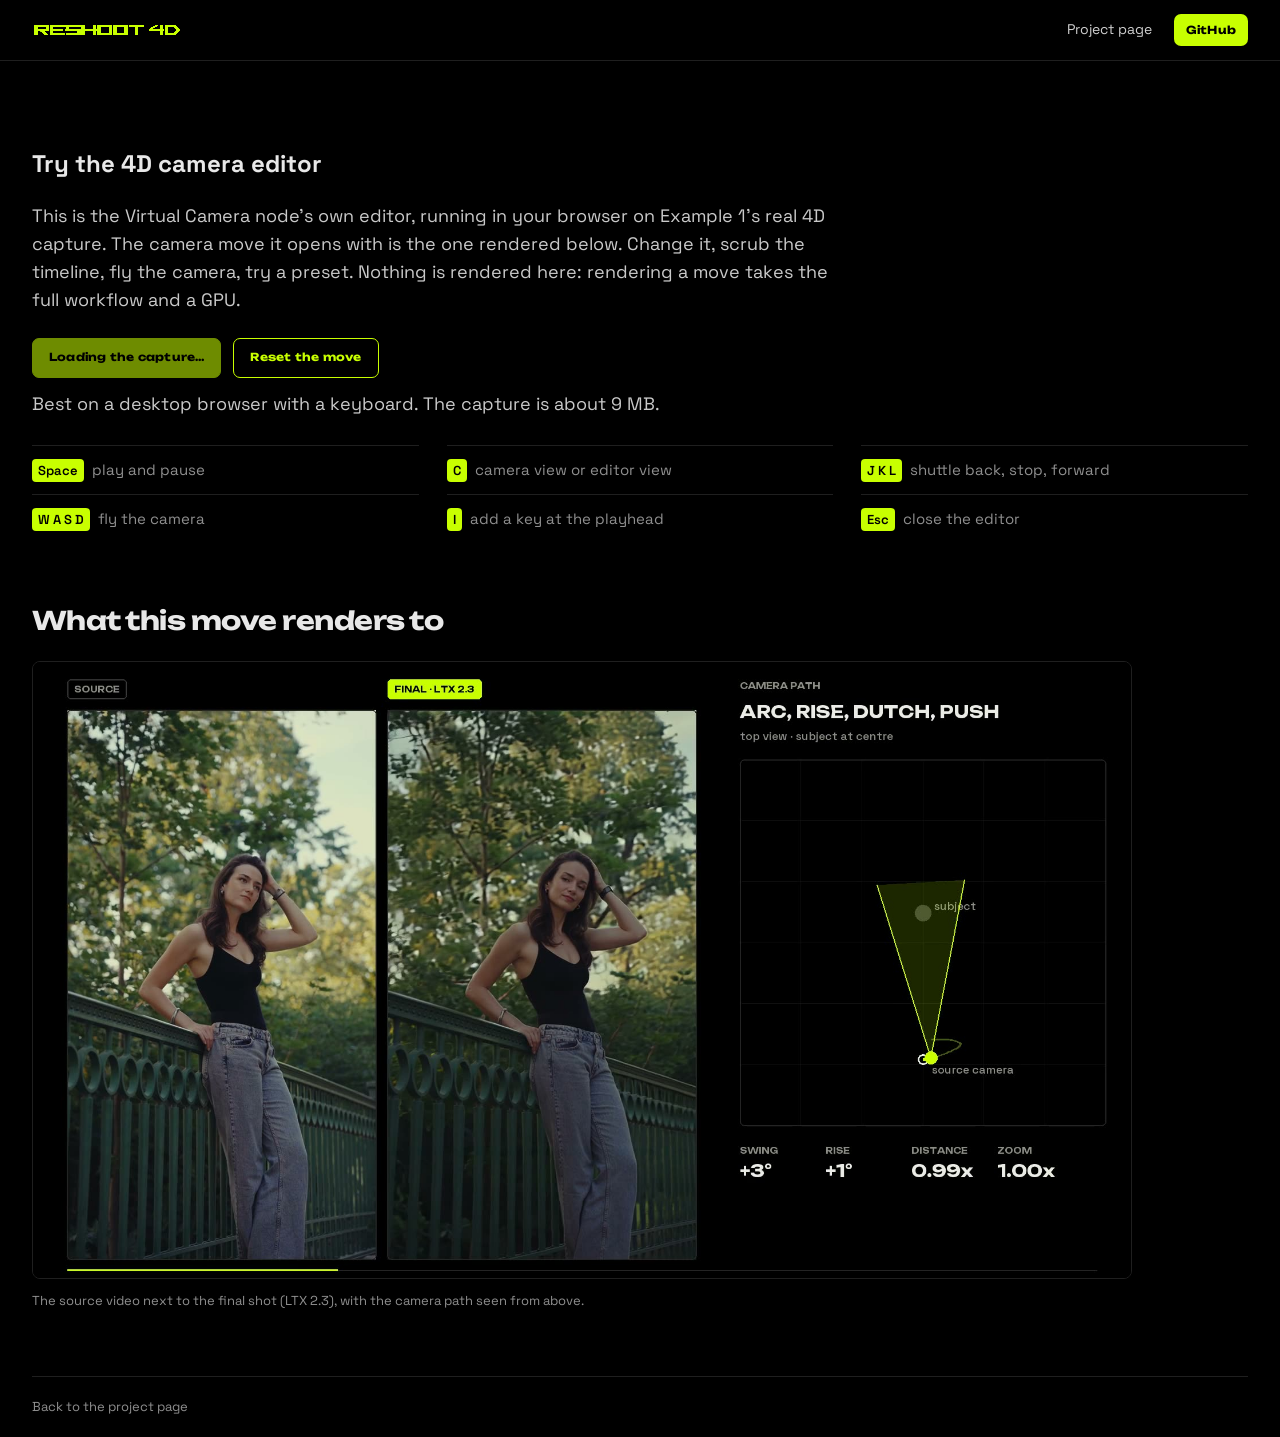
==== site/demo/index.html @ bfb2b32e "Site: try the 4D camera editor in the browser" ====
<!doctype html>
<html lang="en">
<head>
<meta charset="utf-8">
<meta name="viewport" content="width=device-width, initial-scale=1">
<meta name="description" content="Try the Reshoot 4D camera editor in your browser on a real 4D capture.">
<meta name="color-scheme" content="dark">
<title>Reshoot 4D | Try the 4D camera editor</title>
<link rel="icon" type="image/svg+xml" href="../media/brand/favicon.svg">
<meta name="theme-color" content="#000000">
<link rel="preload" href="../media/brand/Unbounded-latin.woff2" as="font" type="font/woff2" crossorigin>
<link rel="preload" href="../media/brand/SpaceGrotesk-latin.woff2" as="font" type="font/woff2" crossorigin>
<link rel="stylesheet" href="../style.css">
<style>
.demo-head { display:flex; flex-wrap:wrap; align-items:center; gap:12px; margin-top:24px; }
.demo-head .button[disabled] { opacity:.55; cursor:wait; }
.keys { list-style:none; padding:0; margin:28px 0 0; display:grid; grid-template-columns:repeat(3,minmax(0,1fr)); gap:0 28px; }
.keys li { padding:12px 0; border-top:1px solid var(--line); color:var(--muted); font-size:15px; }
.keys kbd { font:600 13px/1 "Space Grotesk",system-ui,sans-serif; color:#000; background:var(--accent); border-radius:4px; padding:3px 6px; margin-right:8px; }
.result { max-width:1100px; }
@media (max-width:800px) { .keys { grid-template-columns:1fr; } }
</style>
</head>
<body>
<header class="masthead"><div class="wrap header-inner">
<a class="brand" href="../" aria-label="Reshoot 4D home"><img src="../media/brand/reshoot4d_wordmark_t.svg" width="1728" height="172" alt="Reshoot 4D"></a>
<nav aria-label="Main"><a href="../">Project page</a><a class="nav-cta" href="https://github.com/itsmetamike/reshoot-4d">GitHub</a></nav>
</div></header>
<main id="main">
<section class="wrap section prose" aria-labelledby="demo-title">
<h1 id="demo-title">Try the 4D camera editor</h1>
<p>This is the Virtual Camera node's own editor, running in your browser on Example 1's real 4D capture. The camera move it opens with is the one rendered below. Change it, scrub the timeline, fly the camera, try a preset. Nothing is rendered here: rendering a move takes the full workflow and a GPU.</p>
<div class="demo-head">
<button class="button" id="open-editor" type="button" disabled>Loading the capture…</button>
<button class="button secondary" id="reset-move" type="button">Reset the move</button>
</div>
<p class="note">Best on a desktop browser with a keyboard. The capture is about 9 MB.</p>
<ul class="keys" aria-label="Editor keys">
<li><kbd>Space</kbd>play and pause</li>
<li><kbd>C</kbd>camera view or editor view</li>
<li><kbd>J K L</kbd>shuttle back, stop, forward</li>
<li><kbd>W A S D</kbd>fly the camera</li>
<li><kbd>I</kbd>add a key at the playhead</li>
<li><kbd>Esc</kbd>close the editor</li>
</ul>
</section>
<section class="wrap section" aria-labelledby="result-title">
<h2 id="result-title">What this move renders to</h2>
<figure class="result"><div class="video-shell"><video autoplay muted loop playsinline preload="metadata" poster="data/example1_result.jpg" aria-label="Example 1: source next to the final shot, with the camera path from above"><source src="data/example1_result.mp4" type="video/mp4"></video></div>
<figcaption class="note">The source video next to the final shot (LTX 2.3), with the camera path seen from above.</figcaption></figure>
</section>
</main>
<footer class="wrap"><a href="../">Back to the project page</a></footer>
<script type="module" src="demo.js"></script>
</body>
</html>
---- site/style.css ----
/* brutus brand: lime #C8FF00 on black. Display: Unbounded, text: Space Grotesk (both SIL OFL, in media/brand) */
@font-face { font-family:Unbounded; src:url("media/brand/Unbounded-latin.woff2") format("woff2"); font-weight:200 900; font-display:swap; }
@font-face { font-family:"Space Grotesk"; src:url("media/brand/SpaceGrotesk-latin.woff2") format("woff2"); font-weight:300 700; font-display:swap; }
:root { color-scheme:dark; --bg:#000; --text:#e8e8e8; --accent:#C8FF00; --muted:#8f8f8f; --line:#1f1f1f; --display:Unbounded,system-ui,sans-serif; }
* { box-sizing:border-box; }
html { scroll-behavior:smooth; scroll-padding-top:72px; }
body { margin:0; background:var(--bg); color:var(--text); font:16px/1.55 "Space Grotesk",system-ui,sans-serif; }
a { color:inherit; text-underline-offset:4px; }
a:hover { color:var(--accent); }
a:focus-visible,button:focus-visible { outline:2px solid var(--accent); outline-offset:4px; }
.wrap { width:min(1280px,calc(100% - 64px)); margin-inline:auto; }

/* header: slim, over the video */
.masthead { position:sticky; top:0; z-index:5; background:#000; border-bottom:1px solid var(--line); }
.header-inner { height:60px; display:flex; align-items:center; justify-content:space-between; gap:24px; }
.brand img { display:block; width:150px; height:auto; }
nav { display:flex; align-items:center; gap:22px; font-size:14px; }
nav a { text-decoration:none; color:#cfcfcf; }
.nav-cta { color:#000 !important; background:var(--accent); border-radius:7px; padding:0 12px; height:32px; display:inline-flex; align-items:center;
  font:700 11px/1 var(--display); letter-spacing:.02em; }

/* hero: the editor, whole and uncropped, with the pitch in a strip under it */
.hero { background:#000; padding-top:16px; }
.hero-frame { position:relative; width:min(1600px,calc(100% - 32px)); margin-inline:auto; aspect-ratio:16/9; max-height:calc(100svh - 170px);
  border:1px solid var(--line); border-radius:10px; overflow:hidden; background:#000; }
.hero-frame video { width:100%; height:100%; object-fit:contain; display:block; }
.hero-copy { display:flex; align-items:center; justify-content:space-between; gap:20px; padding-block:18px 8px; }
.hero h1 { font:600 clamp(16px,1.6vw,22px)/1.3 var(--display); letter-spacing:-.02em; margin:0; max-width:640px; }
.actions { display:flex; gap:10px; flex:none; }
.hero-text { display:grid; gap:10px; }
.badges { display:flex; flex-wrap:wrap; gap:6px; list-style:none; margin:0; padding:0; }
.badges li { font:600 11px/1 var(--display); letter-spacing:.02em; padding:7px 10px; border:1.5px solid #333; border-radius:6px; color:#c9c9c9; }
.badges li.ltx { border-color:var(--accent); color:var(--accent); }
.button { display:inline-flex; align-items:center; height:40px; padding:0 16px; border-radius:7px; border:1.5px solid var(--accent); background:var(--accent);
  color:#000; text-decoration:none; font:700 11px/1 var(--display); letter-spacing:.02em; }
.button.secondary { background:#000; color:var(--accent); }
.button:hover { color:#000; filter:brightness(1.08); }
.button.secondary:hover { color:var(--accent); }
#motion-toggle { position:static; height:40px; padding:0 14px; border-radius:7px; border:1px solid #444; background:#000a; color:#ddd;
  font:600 11px/1 var(--display); cursor:pointer; }

/* sections */
.section { padding-top:64px; }
h2 { font:700 clamp(20px,2vw,28px)/1.2 var(--display); letter-spacing:-.02em; margin:0 0 24px; }
p { margin:0 0 16px; }
.prose p { max-width:820px; color:#c9c9c9; font-size:18px; }

/* tabs (workflow steps, results): carved lime when selected */
.steps { display:flex; flex-wrap:wrap; gap:8px; margin-bottom:16px; }
.step-tab,.cmp-tab { display:inline-flex; align-items:center; gap:8px; height:40px; padding:0 14px; border-radius:7px; border:1.5px solid #333; background:#0b0b0b;
  color:#bdbdbd; font:700 12px/1 var(--display); letter-spacing:.01em; cursor:pointer; }
.step-tab span { color:var(--accent); font-variant-numeric:tabular-nums; }
.step-tab[aria-selected="true"],.cmp-tab[aria-selected="true"] { background:var(--accent); border-color:var(--accent); color:#000; }
.step-tab[aria-selected="true"] span { color:#000; }
.step-tab:hover,.cmp-tab:hover { border-color:var(--accent); }
.steps.small .cmp-tab { height:34px; font-size:11px; }
.step-panel { display:grid; grid-template-columns:minmax(0,3fr) minmax(220px,1fr); gap:28px; align-items:center; }
.step-media { aspect-ratio:16/9; max-height:62vh; border:1px solid var(--line); border-radius:8px; overflow:hidden; background:#000; }
.step-media video { width:100%; height:100%; object-fit:contain; display:block; }
#step-text { color:#c9c9c9; font-size:17px; margin:0; }

/* editor + workflow side by side */
.two-col { display:grid; grid-template-columns:1fr 1fr; gap:20px; }
figure { margin:0; min-width:0; }
.video-shell { aspect-ratio:16/9; border:1px solid var(--line); border-radius:8px; overflow:hidden; background:#000; }
.video-shell video,.video-shell img { width:100%; height:100%; object-fit:cover; display:block; }
figcaption { margin-top:8px; font-size:13px; color:var(--muted); }
.limits { display:grid; gap:28px; }
.limits figcaption { font-size:15px; line-height:1.5; max-width:820px; margin-top:12px; }
.limits figcaption b { color:var(--text); }
.feature-grid { list-style:none; padding:0; margin:24px 0 0; display:grid; grid-template-columns:repeat(3,minmax(0,1fr)); gap:0 28px; }
.feature-grid li { padding:16px 0 18px; border-top:1px solid var(--line); font-size:15px; line-height:1.5; color:var(--muted); }
.feature-grid li b { display:block; color:var(--text); font-size:16px; margin-bottom:4px; }
.feature-grid li b::before { content:""; display:inline-block; width:8px; height:8px; border-radius:2px; background:var(--accent); margin-right:10px; vertical-align:middle; }

/* results: three portraits, one example at a time */
.three-col { display:grid; grid-template-columns:repeat(3,minmax(0,1fr)); gap:14px; max-width:820px; }
.video-shell.portrait { aspect-ratio:9/16; }
.note { color:var(--muted); font-size:13px; margin-top:12px; }

/* install */
.install-steps { padding-left:22px; margin:0 0 16px; color:#c9c9c9; }
.install-steps li { padding:0 0 8px 6px; }
.install-steps li::marker { color:var(--accent); font:800 13px var(--display); }
code { font:13px ui-monospace,SFMono-Regular,monospace; color:var(--accent); }
.links { display:flex; flex-wrap:wrap; gap:20px; }
.links a { color:var(--accent); text-decoration:none; }
.fine { color:var(--muted); font-size:13px; }

footer { display:flex; align-items:center; justify-content:space-between; margin-top:64px; padding-block:20px; border-top:1px solid var(--line); }
.maker { display:flex; align-items:center; gap:4px; color:var(--muted); font-size:13px; text-decoration:none; }
.maker img { width:72px; height:72px; object-fit:contain; }
footer>a:last-child { color:var(--muted); font-size:13px; text-decoration:none; }
.skip { position:absolute; top:-100px; left:16px; z-index:10; background:var(--accent); color:#000; padding:10px; }
.skip:focus { top:10px; }

@media (max-width:820px) {
  .wrap { width:calc(100% - 32px); }
  nav a:not(.nav-cta) { display:none; }
  .brand img { width:124px; }
  .hero-copy { flex-direction:column; align-items:flex-start; }
  .step-panel { grid-template-columns:1fr; gap:14px; }
  .two-col { grid-template-columns:1fr; }
  .feature-grid { grid-template-columns:1fr 1fr; }
  .three-col { gap:8px; }
  .prose p { font-size:16px; }
  .step-tab { height:36px; padding:0 10px; font-size:11px; }
}
@media (prefers-reduced-motion:reduce) { html { scroll-behavior:auto; } }

.stack { display:grid; gap:28px; }
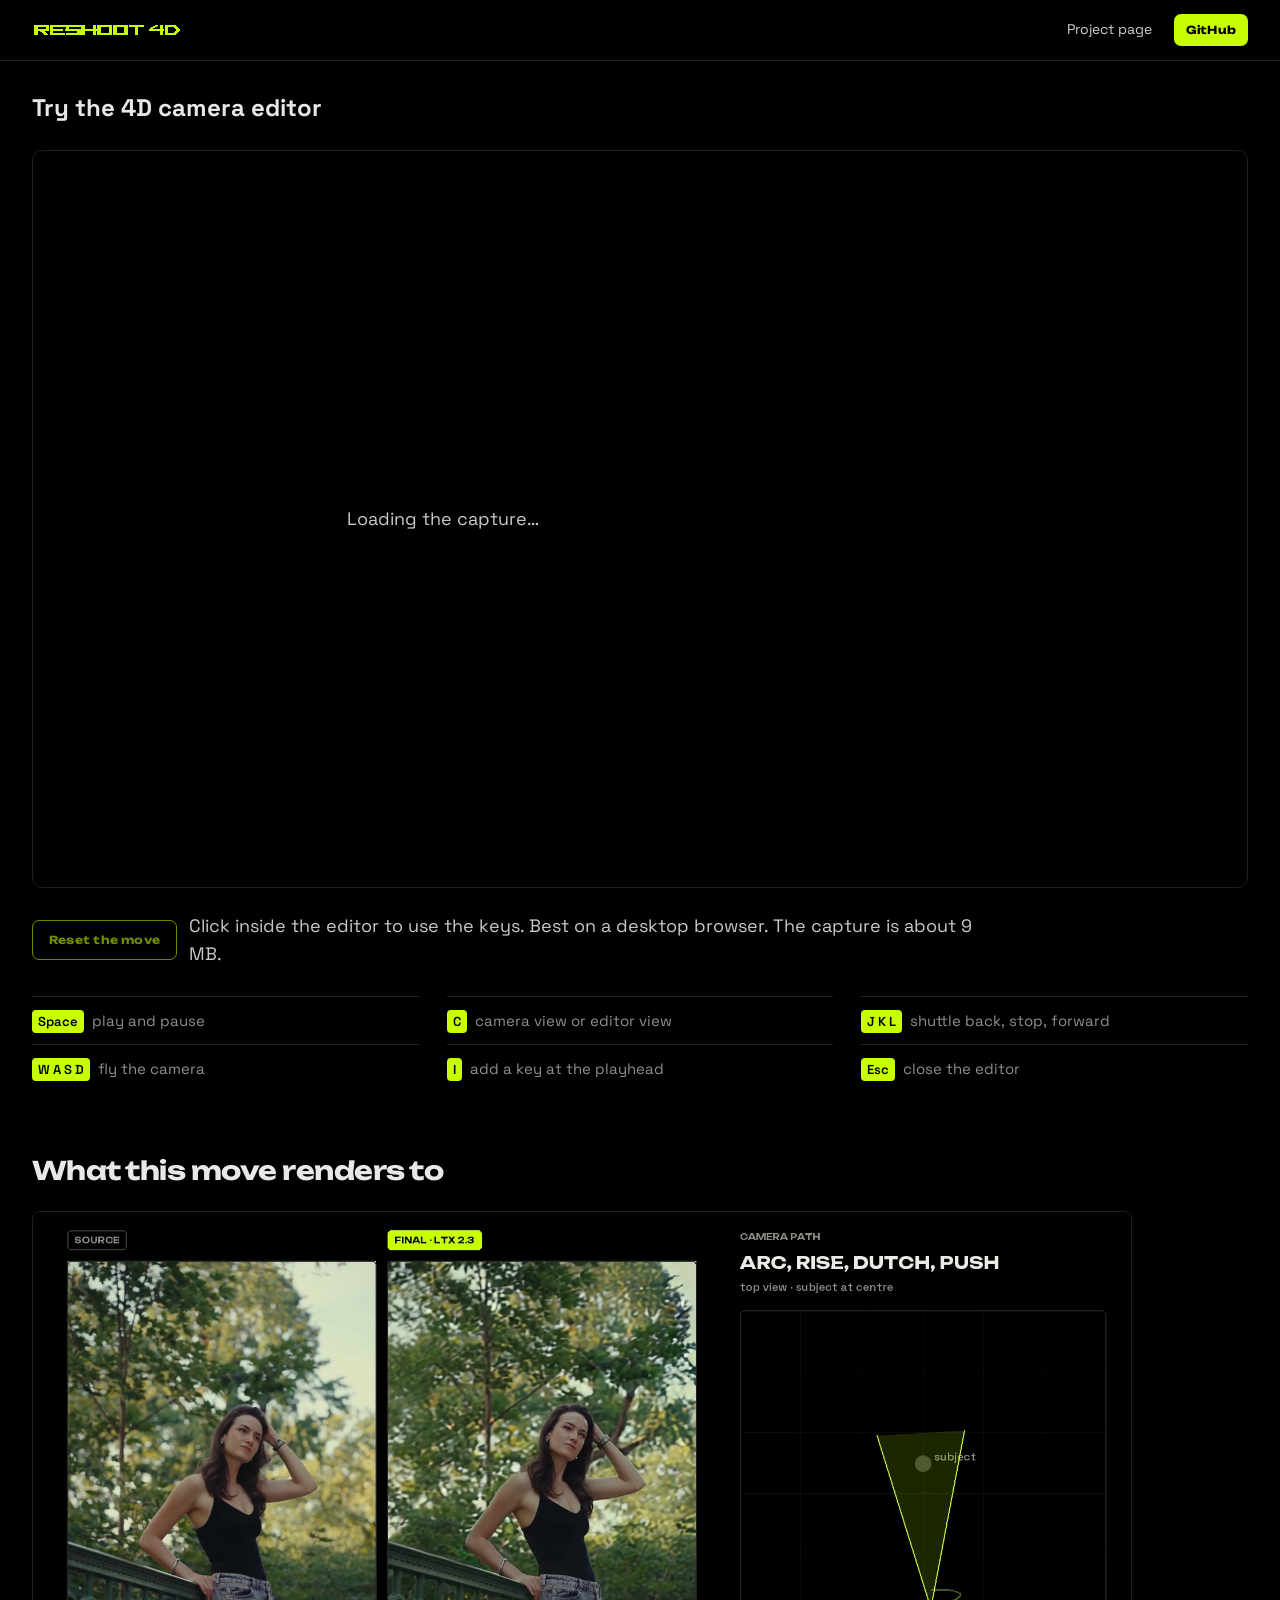
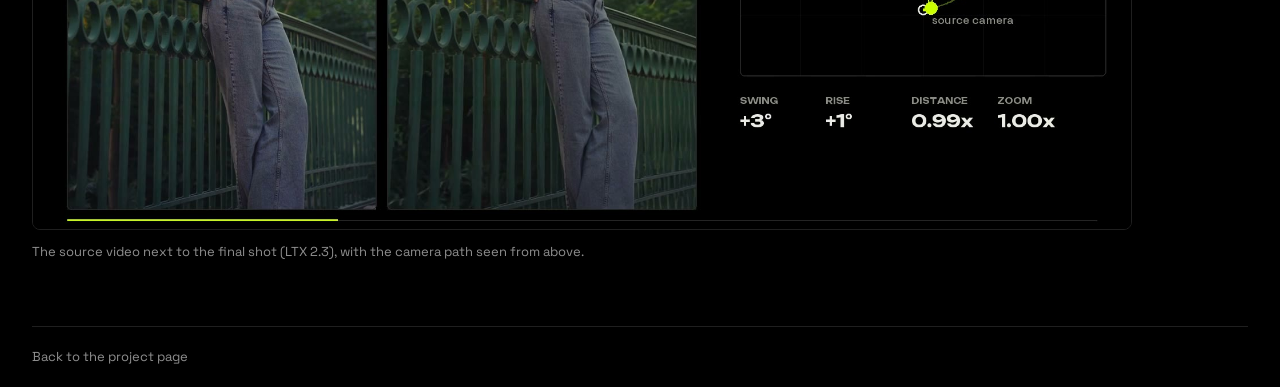
==== commit d81b14df: "CrossView + detailer as the default Photoreal Pass; every result rerendered LTX 2.3 with Cseti's Cro" ====
--- a/site/demo/index.html
+++ b/site/demo/index.html
@@ -10,10 +10,19 @@
 <meta name="theme-color" content="#000000">
 <link rel="preload" href="../media/brand/Unbounded-latin.woff2" as="font" type="font/woff2" crossorigin>
 <link rel="preload" href="../media/brand/SpaceGrotesk-latin.woff2" as="font" type="font/woff2" crossorigin>
-<link rel="stylesheet" href="../style.css">
+<link rel="stylesheet" href="../style.css?v=6">
 <style>
 .demo-head { display:flex; flex-wrap:wrap; align-items:center; gap:12px; margin-top:24px; }
 .demo-head .button[disabled] { opacity:.55; cursor:wait; }
+.demo-head .note { margin:0; }
+.demo-top { padding-top:28px; }
+.demo-top h1 { margin-top:0; }
+.editor-host { position:relative; margin-top:24px; height:min(82vh,820px); min-height:640px; border:1px solid var(--line); border-radius:10px; overflow:hidden; background:#000; }
+.editor-host.active { border-color:var(--accent); }
+.editor-loading { display:grid; place-items:center; height:100%; margin:0; color:var(--muted); }
+/* the editor normally fills the window; here it sits in the page */
+.editor-host .s3d-dir { position:absolute !important; inset:0 !important; z-index:1 !important; }
+.editor-host [title^="Minimise"] { display:none !important; }
 .keys { list-style:none; padding:0; margin:28px 0 0; display:grid; grid-template-columns:repeat(3,minmax(0,1fr)); gap:0 28px; }
 .keys li { padding:12px 0; border-top:1px solid var(--line); color:var(--muted); font-size:15px; }
 .keys kbd { font:600 13px/1 "Space Grotesk",system-ui,sans-serif; color:#000; background:var(--accent); border-radius:4px; padding:3px 6px; margin-right:8px; }
@@ -27,14 +36,13 @@
 <nav aria-label="Main"><a href="../">Project page</a><a class="nav-cta" href="https://github.com/itsmetamike/reshoot-4d">GitHub</a></nav>
 </div></header>
 <main id="main">
-<section class="wrap section prose" aria-labelledby="demo-title">
+<section class="wrap section prose demo-top" aria-labelledby="demo-title">
 <h1 id="demo-title">Try the 4D camera editor</h1>
-<p>This is the Virtual Camera node's own editor, running in your browser on Example 1's real 4D capture. The camera move it opens with is the one rendered below. Change it, scrub the timeline, fly the camera, try a preset. Nothing is rendered here: rendering a move takes the full workflow and a GPU.</p>
+<div id="editor-host" class="editor-host" aria-label="The 4D camera editor on Example 1's 4D capture"><p class="editor-loading">Loading the capture…</p></div>
 <div class="demo-head">
-<button class="button" id="open-editor" type="button" disabled>Loading the capture…</button>
-<button class="button secondary" id="reset-move" type="button">Reset the move</button>
+<button class="button secondary" id="reset-move" type="button" disabled>Reset the move</button>
+<p class="note">Click inside the editor to use the keys. Best on a desktop browser. The capture is about 9 MB.</p>
 </div>
-<p class="note">Best on a desktop browser with a keyboard. The capture is about 9 MB.</p>
 <ul class="keys" aria-label="Editor keys">
 <li><kbd>Space</kbd>play and pause</li>
 <li><kbd>C</kbd>camera view or editor view</li>
@@ -51,6 +59,6 @@
 </section>
 </main>
 <footer class="wrap"><a href="../">Back to the project page</a></footer>
-<script type="module" src="demo.js"></script>
+<script type="module" src="demo.js?v=2"></script>
 </body>
 </html>
--- a/site/style.css
+++ b/site/style.css
@@ -16,6 +16,9 @@
 .brand img { display:block; width:150px; height:auto; }
 nav { display:flex; align-items:center; gap:22px; font-size:14px; }
 nav a { text-decoration:none; color:#cfcfcf; }
+.nav-cta.nav-try { background:#FF3D6E; color:#fff !important; }
+.button#try-editor { background:#FF3D6E; border-color:#FF3D6E; color:#fff; }
+.button#try-editor:hover { color:#fff; }
 .nav-cta { color:#000 !important; background:var(--accent); border-radius:7px; padding:0 12px; height:32px; display:inline-flex; align-items:center;
   font:700 11px/1 var(--display); letter-spacing:.02em; }
 
@@ -89,7 +92,8 @@
 
 footer { display:flex; align-items:center; justify-content:space-between; margin-top:64px; padding-block:20px; border-top:1px solid var(--line); }
 .maker { display:flex; align-items:center; gap:4px; color:var(--muted); font-size:13px; text-decoration:none; }
-.maker img { width:72px; height:72px; object-fit:contain; }
+.maker { gap:12px; }
+.maker img { width:68px; height:auto; object-fit:contain; }
 footer>a:last-child { color:var(--muted); font-size:13px; text-decoration:none; }
 .skip { position:absolute; top:-100px; left:16px; z-index:10; background:var(--accent); color:#000; padding:10px; }
 .skip:focus { top:10px; }
@@ -106,6 +110,20 @@
   .prose p { font-size:16px; }
   .step-tab { height:36px; padding:0 10px; font-size:11px; }
 }
+#cta-overlay { position:absolute; left:0; top:0; width:100%; height:100%; pointer-events:none; z-index:4; opacity:0; overflow:visible; }
+#cta-overlay.run { animation:cta-fade 3.6s ease forwards; }
+#cta-overlay.run #cta-path { animation:cta-draw 1.2s cubic-bezier(.65,0,.35,1) .1s forwards; }
+#cta-head, #cta-label, #cta-pill { opacity:0; }
+#cta-pill { fill:#FF3D6E; stroke:none; }
+#cta-overlay.run #cta-head { animation:cta-show .2s ease 1.25s forwards; }
+#cta-overlay.run #cta-label, #cta-overlay.run #cta-pill { animation:cta-show .35s ease .05s forwards; }
+#cta-label { fill:#fff; font:700 20px/1 Unbounded,system-ui,sans-serif; }
+@media (max-width:800px) { #cta-label { font-size:15px; } }
+@keyframes cta-draw { to { stroke-dashoffset:0; } }
+@keyframes cta-show { to { opacity:1; } }
+@keyframes cta-fade { 0% { opacity:1; } 80% { opacity:1; } 100% { opacity:0; } }
+.button.cta-pulse { animation:cta-pulse 1.1s ease 1.2s 2; }
+@keyframes cta-pulse { 0%,100% { box-shadow:0 0 0 0 rgba(255,61,110,0); } 40% { box-shadow:0 0 0 10px rgba(255,61,110,.45); } }
 @media (prefers-reduced-motion:reduce) { html { scroll-behavior:auto; } }
 
 .stack { display:grid; gap:28px; }
